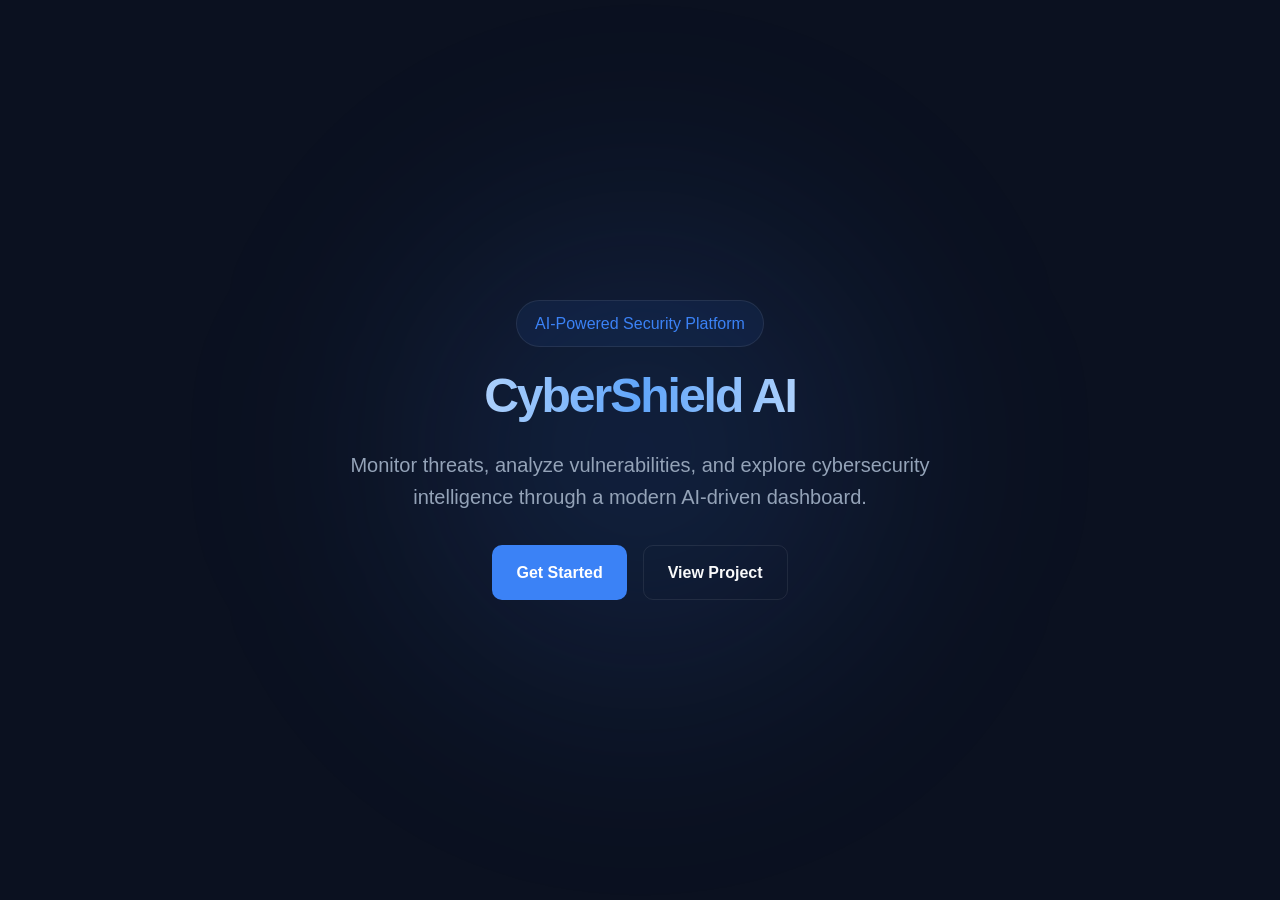
==== index.html @ b7f43d4a "feat: improve hero section visuals" ====
<!DOCTYPE html>
<html lang="en">
<head>
    <meta charset="UTF-8">
    <meta name="viewport" content="width=device-width, initial-scale=1.0">
    <title>CyberShield AI</title>

    <link rel="stylesheet" href="src/css/main.css">
</head>
<body>

    <main class="hero">

        <div class="hero-content">

            <p class="hero-badge">
                AI-Powered Security Platform
            </p>

            <h1>
                CyberShield AI
            </h1>

            <p class="hero-description">
                Monitor threats, analyze vulnerabilities,
                and explore cybersecurity intelligence
                through a modern AI-driven dashboard.
            </p>

            <div class="hero-buttons">

                <button class="btn btn-primary">
                    Get Started
                </button>

                <button class="btn btn-secondary">
                    View Project
                </button>

            </div>

        </div>

    </main>

</body>
</html>
---- src/css/main.css ----
/* ==========================================
   IMPORTS
========================================== */

@import url("./reset.css");
@import url("./variables.css");
@import url("./typography.css");
@import url("./layout.css");
@import url("./components.css");
@import url("./utilities.css");
@import url("./animations.css");
@import url("./responsive.css");
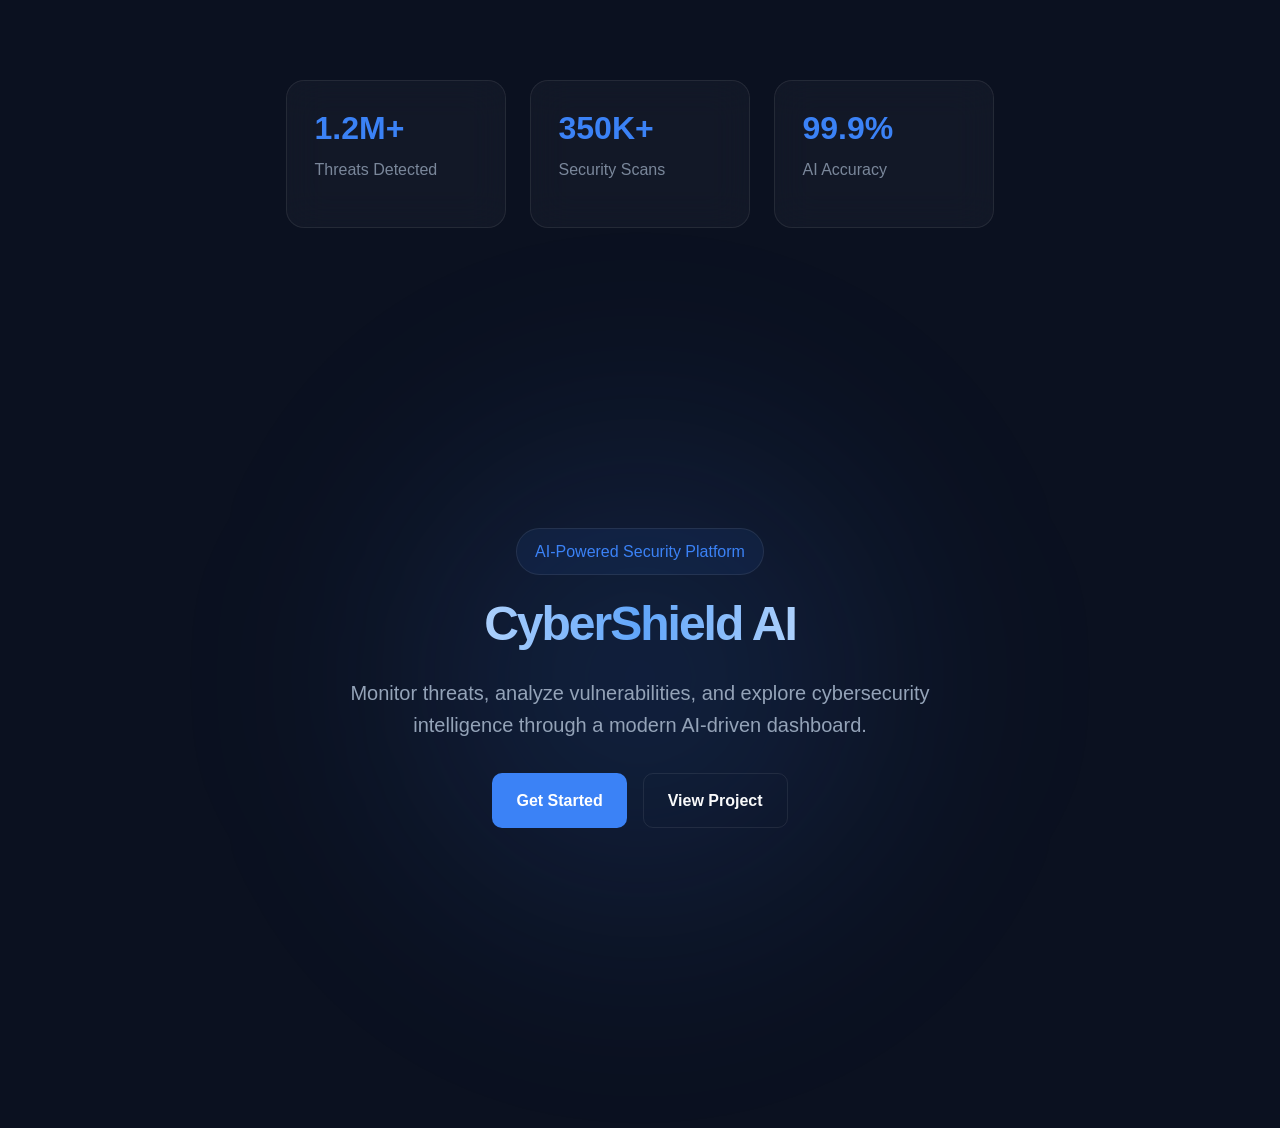
==== commit 4577d8f7: "feat: add features section" ====
--- a/index.html
+++ b/index.html
@@ -8,6 +8,34 @@
     <link rel="stylesheet" href="src/css/main.css">
 </head>
 <body>
+
+    <section class="stats">
+
+    <div class="stat-card">
+
+        <h2>1.2M+</h2>
+
+        <p>Threats Detected</p>
+
+    </div>
+
+    <div class="stat-card">
+
+        <h2>350K+</h2>
+
+        <p>Security Scans</p>
+
+    </div>
+
+    <div class="stat-card">
+
+        <h2>99.9%</h2>
+
+        <p>AI Accuracy</p>
+
+    </div>
+
+</section>
 
     <main class="hero">
 
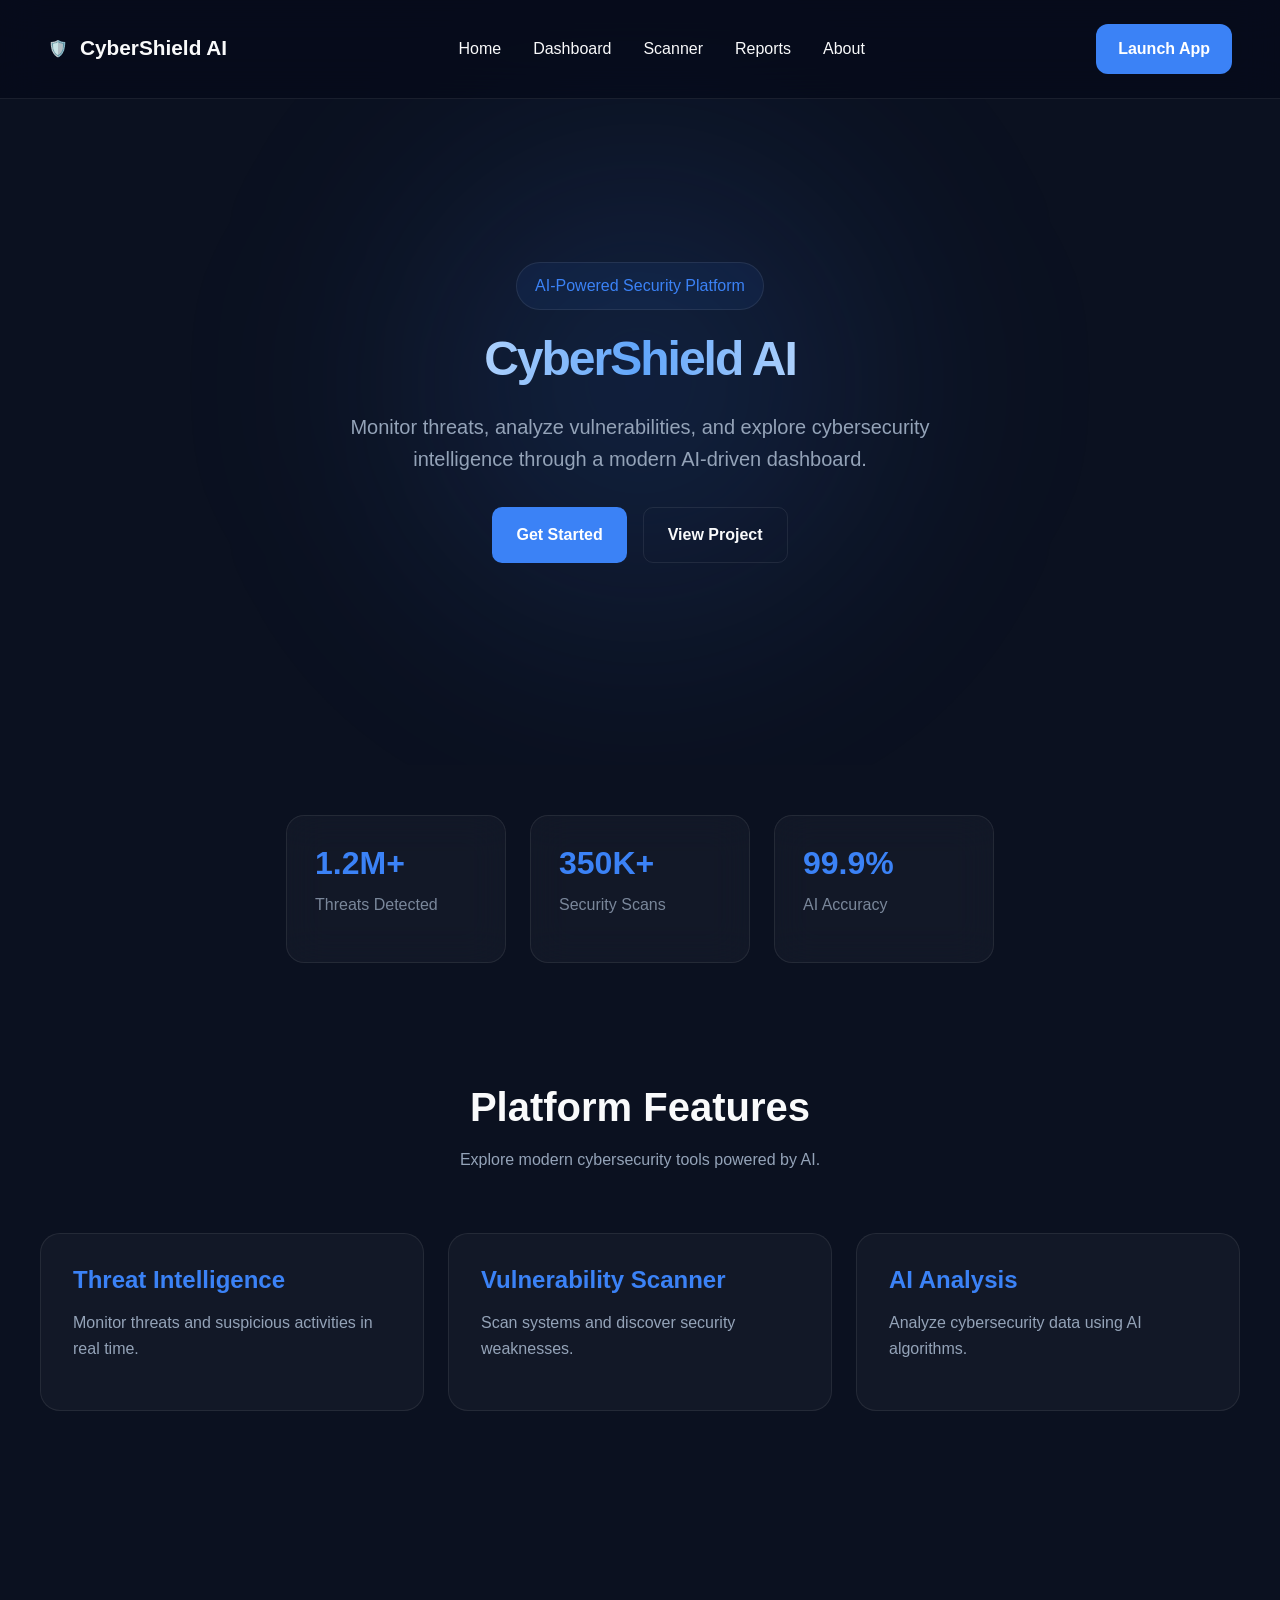
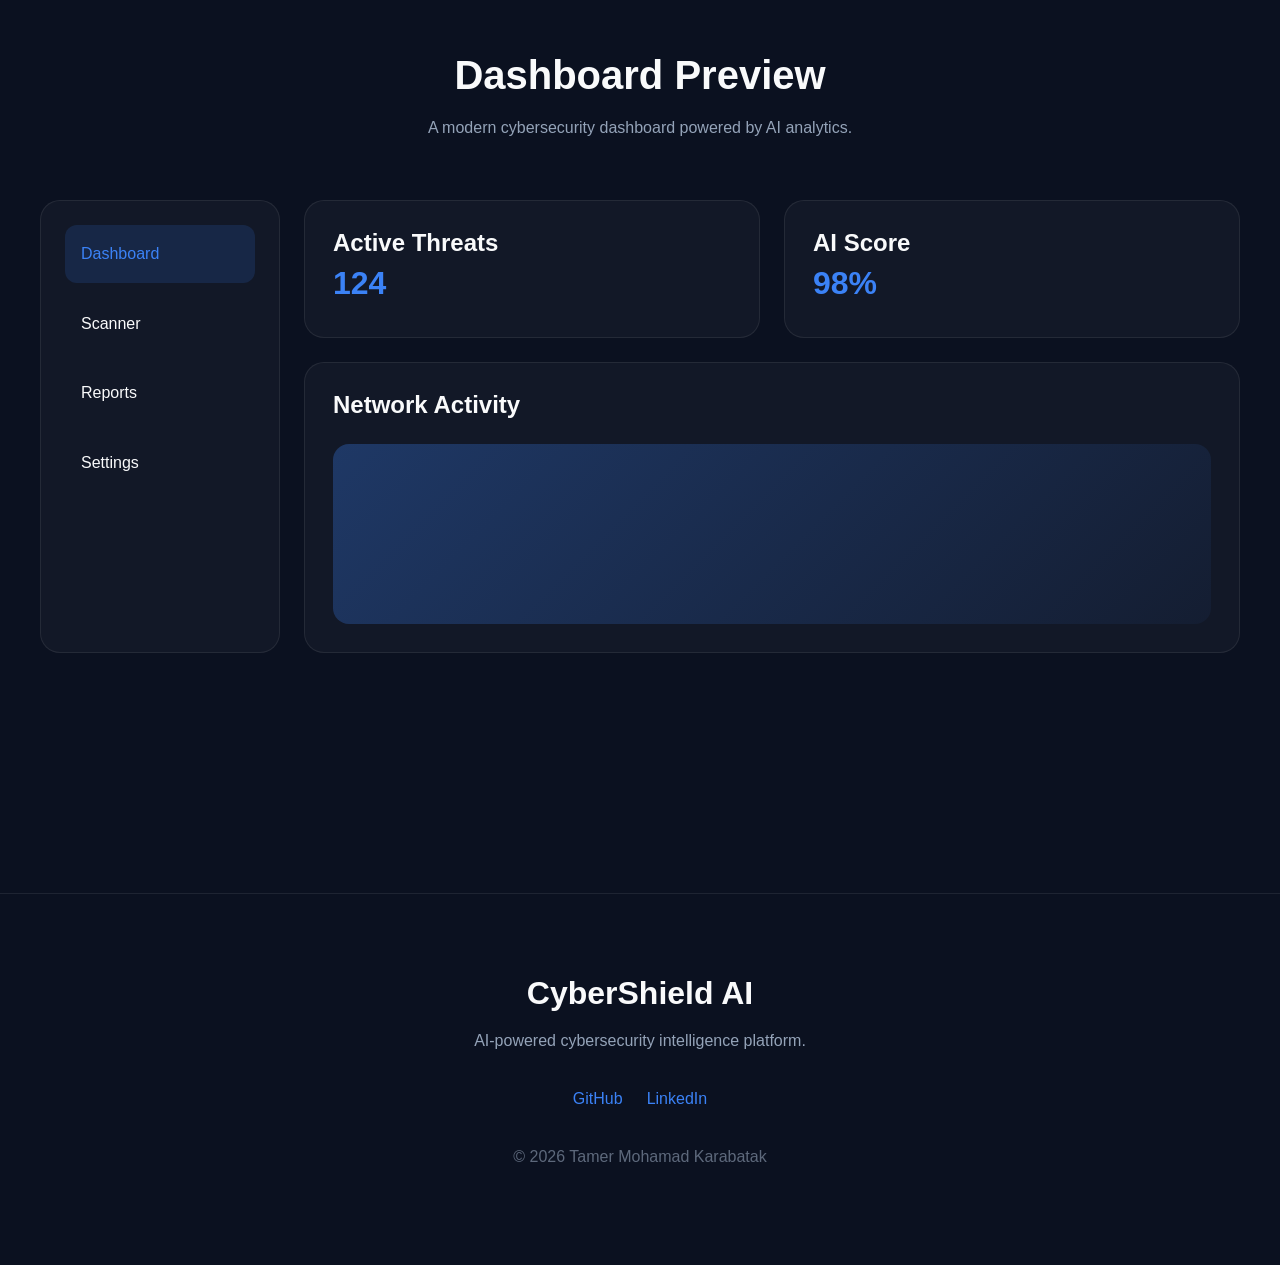
==== commit 6456834a: "feat: create dashboard page layout" ====
--- a/index.html
+++ b/index.html
@@ -7,37 +7,46 @@
 
     <link rel="stylesheet" href="src/css/main.css">
 </head>
+
+
+
 <body>
 
-    <section class="stats">
-
-    <div class="stat-card">
-
-        <h2>1.2M+</h2>
-
-        <p>Threats Detected</p>
-
-    </div>
-
-    <div class="stat-card">
-
-        <h2>350K+</h2>
-
-        <p>Security Scans</p>
-
-    </div>
-
-    <div class="stat-card">
-
-        <h2>99.9%</h2>
-
-        <p>AI Accuracy</p>
-
-    </div>
-
-</section>
 
     <main class="hero">
+
+
+        <header class="navbar">
+
+    <div class="logo">
+
+        <span>🛡️</span>
+
+        <h2>CyberShield AI</h2>
+
+    </div>
+
+    <nav class="nav-links">
+
+        <a href="#">Home</a>
+
+        <a href="src/pages/dashboard.html">Dashboard</a>
+
+        <a href="src/pages/scanner.html">Scanner</a>
+
+        <a href="src/pages/reports.html">Reports</a>
+
+        <a href="src/pages/about.html">About</a>
+
+    </nav>
+
+    <button class="nav-button">
+
+        Launch App
+
+    </button>
+
+</header>
 
         <div class="hero-content">
 
@@ -71,5 +80,178 @@
 
     </main>
 
+        <section class="stats">
+
+    <div class="stat-card">
+
+        <h2>1.2M+</h2>
+
+        <p>Threats Detected</p>
+
+    </div>
+
+    <div class="stat-card">
+
+        <h2>350K+</h2>
+
+        <p>Security Scans</p>
+
+    </div>
+
+    <div class="stat-card">
+
+        <h2>99.9%</h2>
+
+        <p>AI Accuracy</p>
+
+    </div>
+
+</section>
+
+<section class="features">
+
+    <div class="section-header">
+
+        <h2>Platform Features</h2>
+
+        <p>
+            Explore modern cybersecurity tools powered by AI.
+        </p>
+
+    </div>
+
+    <div class="features-grid">
+
+        <div class="feature-card">
+
+            <h3>Threat Intelligence</h3>
+
+            <p>
+                Monitor threats and suspicious activities in real time.
+            </p>
+
+        </div>
+
+        <div class="feature-card">
+
+            <h3>Vulnerability Scanner</h3>
+
+            <p>
+                Scan systems and discover security weaknesses.
+            </p>
+
+        </div>
+
+        <div class="feature-card">
+
+            <h3>AI Analysis</h3>
+
+            <p>
+                Analyze cybersecurity data using AI algorithms.
+            </p>
+
+        </div>
+
+    </div>
+
+</section>
+
+<section class="preview">
+
+    <div class="section-header">
+
+        <h2>Dashboard Preview</h2>
+
+        <p>
+            A modern cybersecurity dashboard powered by AI analytics.
+        </p>
+
+    </div>
+
+    <div class="dashboard-preview">
+
+        <div class="preview-sidebar">
+
+            <div class="sidebar-item active">
+                Dashboard
+            </div>
+
+            <div class="sidebar-item">
+                Scanner
+            </div>
+
+            <div class="sidebar-item">
+                Reports
+            </div>
+
+            <div class="sidebar-item">
+                Settings
+            </div>
+
+        </div>
+
+        <div class="preview-content">
+
+            <div class="preview-card">
+
+                <h3>Active Threats</h3>
+
+                <span>124</span>
+
+            </div>
+
+            <div class="preview-card">
+
+                <h3>AI Score</h3>
+
+                <span>98%</span>
+
+            </div>
+
+            <div class="preview-card large-card">
+
+                <h3>Network Activity</h3>
+
+                <div class="fake-chart"></div>
+
+            </div>
+
+        </div>
+
+    </div>
+
+</section>
+<footer class="footer">
+
+    <div class="footer-content">
+
+        <h2>CyberShield AI</h2>
+
+        <p>
+            AI-powered cybersecurity intelligence platform.
+        </p>
+
+        <div class="footer-links">
+
+            <a href="https://github.com/ta2mer7" target="_blank">
+                GitHub
+            </a>
+
+            <a href="https://www.linkedin.com/in/tamer-mohamed-304a3334b/" target="_blank">
+                LinkedIn
+            </a>
+
+        </div>
+
+        <p class="copyright">
+
+            © 2026 Tamer Mohamad Karabatak
+
+        </p>
+
+    </div>
+
+</footer>
+
 </body>
 </html>
--- a/src/css/main.css
+++ b/src/css/main.css
@@ -2,8 +2,9 @@
    IMPORTS
 ========================================== */
 
+
+@import url("./variables.css");
 @import url("./reset.css");
-@import url("./variables.css");
 @import url("./typography.css");
 @import url("./layout.css");
 @import url("./components.css");
